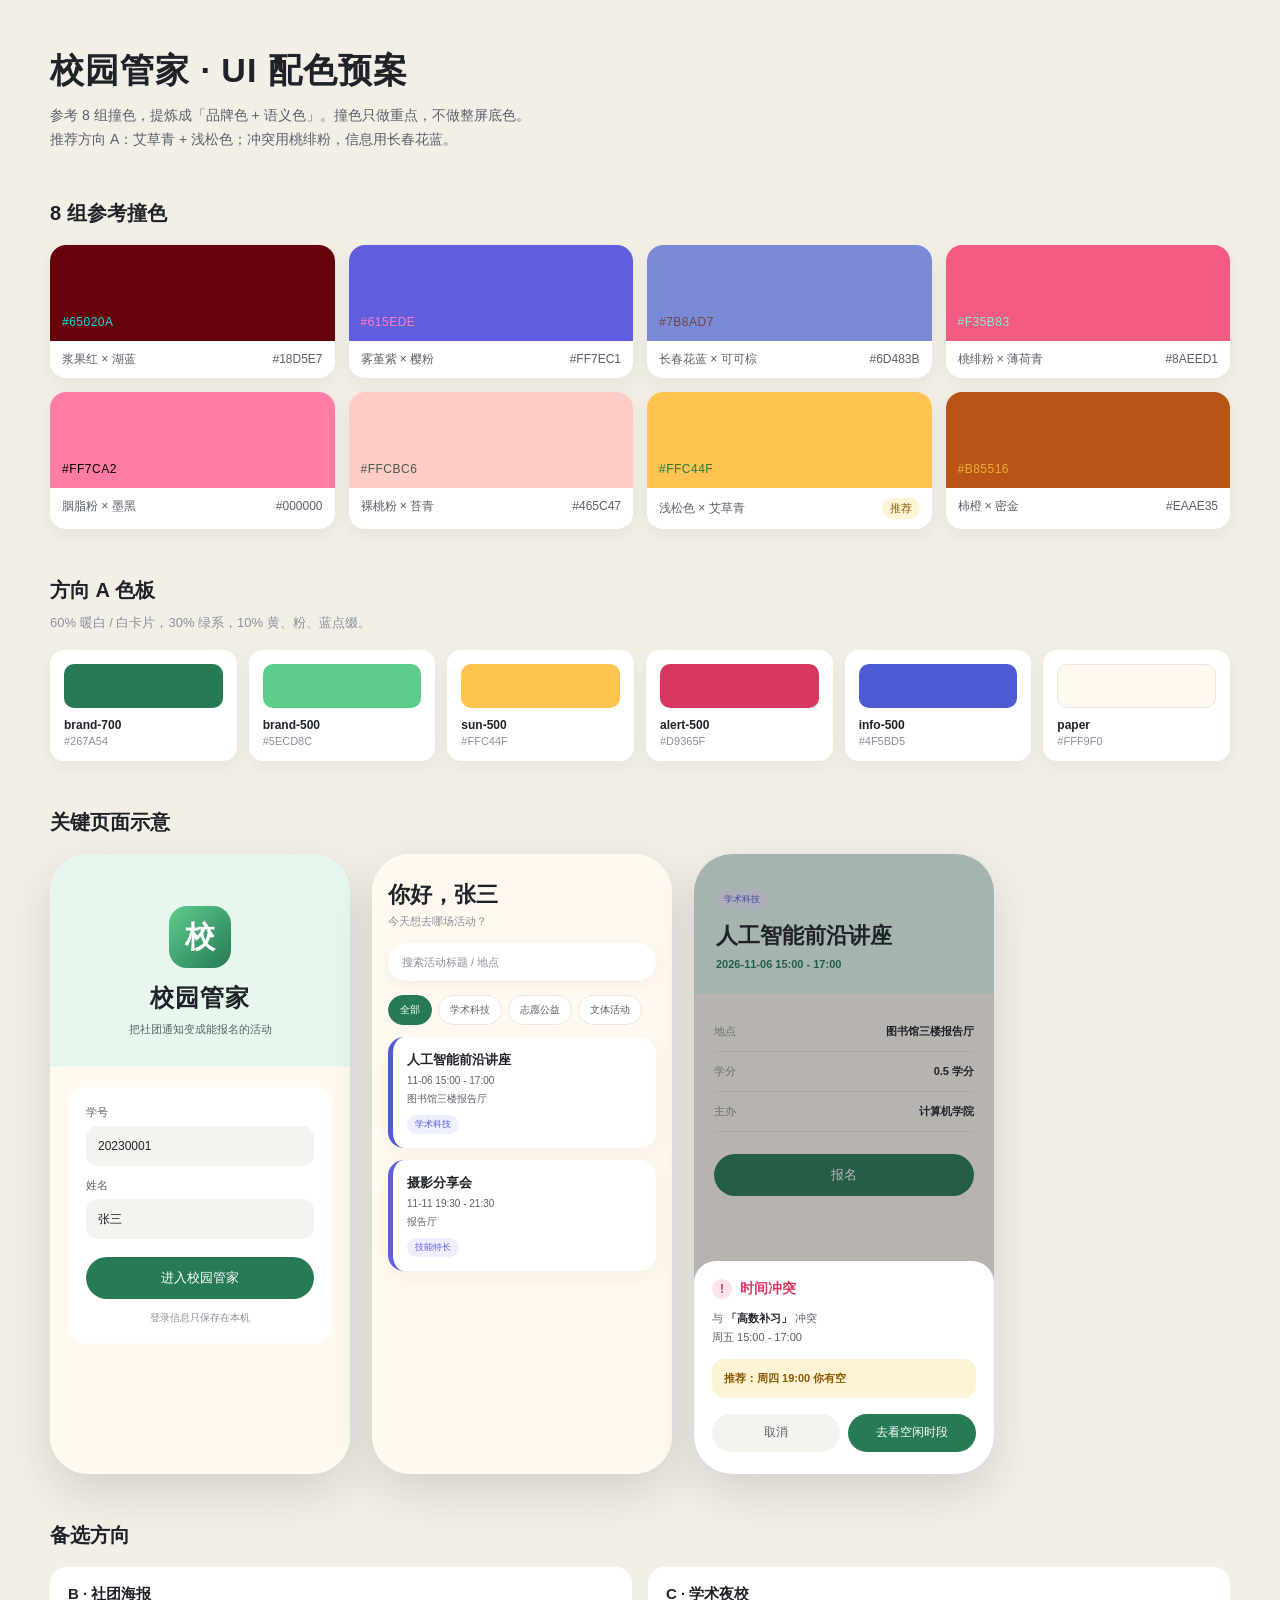
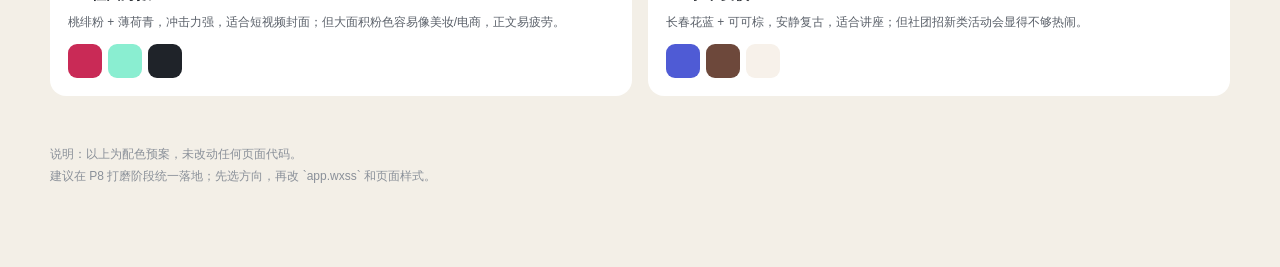
==== docs/ui-preview.html @ 8c6003d4 "docs: UI 配色预案与预览" ====
<!DOCTYPE html>
<html lang="zh-CN">
<head>
<meta charset="utf-8">
<meta name="viewport" content="width=device-width, initial-scale=1">
<title>校园管家 · UI 配色预案</title>
<style>
  :root {
    --brand-700: #267A54;
    --brand-500: #5ECD8C;
    --brand-100: #E6F8EE;
    --sun-500: #FFC44F;
    --sun-100: #FFF3D6;
    --alert-500: #D9365F;
    --alert-100: #FFE3EC;
    --info-500: #4F5BD5;
    --info-100: #EEF0FF;
    --paper: #FFF9F0;
    --ink: #1F2329;
    --ink-600: #5A6069;
    --ink-400: #8A9099;
    --line: #ECE7DE;
  }

  * { box-sizing: border-box; }

  body {
    margin: 0;
    padding: 48px 32px 80px;
    background: #F3EFE7;
    color: var(--ink);
    font-family: -apple-system, BlinkMacSystemFont, "Segoe UI", "PingFang SC", "Microsoft YaHei", sans-serif;
  }

  .wrap { max-width: 1180px; margin: 0 auto; }

  header h1 {
    margin: 0;
    font-size: 34px;
    letter-spacing: 1px;
  }

  header p {
    margin: 10px 0 0;
    color: var(--ink-600);
    font-size: 14px;
    line-height: 1.7;
  }

  h2 {
    margin: 48px 0 18px;
    font-size: 20px;
  }

  .sub {
    margin: -8px 0 18px;
    color: var(--ink-400);
    font-size: 13px;
  }

  .palettes {
    display: grid;
    grid-template-columns: repeat(4, 1fr);
    gap: 14px;
  }

  .palette {
    overflow: hidden;
    border-radius: 16px;
    background: #fff;
    box-shadow: 0 6px 18px rgba(31, 35, 41, .06);
  }

  .palette .block {
    height: 96px;
    display: flex;
    align-items: flex-end;
    padding: 12px;
    font-size: 12px;
    letter-spacing: .5px;
  }

  .palette .meta {
    display: flex;
    align-items: center;
    justify-content: space-between;
    padding: 10px 12px;
    font-size: 12px;
    color: var(--ink-600);
  }

  .badge {
    padding: 3px 8px;
    border-radius: 999px;
    background: var(--sun-100);
    color: #8A5A00;
    font-size: 11px;
  }

  .tokens {
    display: grid;
    grid-template-columns: repeat(6, 1fr);
    gap: 12px;
  }

  .token {
    padding: 14px;
    border-radius: 14px;
    background: #fff;
    box-shadow: 0 6px 18px rgba(31, 35, 41, .05);
  }

  .token .dot {
    height: 44px;
    border-radius: 10px;
    margin-bottom: 10px;
  }

  .token .name { font-size: 12px; font-weight: 600; }
  .token .hex { margin-top: 3px; color: var(--ink-400); font-size: 11px; }

  .screens {
    display: flex;
    flex-wrap: wrap;
    gap: 22px;
    align-items: flex-start;
  }

  .phone {
    width: 300px;
    height: 620px;
    border-radius: 38px;
    background: #fff;
    box-shadow: 0 18px 46px rgba(31, 35, 41, .14);
    overflow: hidden;
    position: relative;
    flex: none;
  }

  .screen {
    height: 100%;
    background: var(--paper);
    overflow: hidden;
    font-size: 12px;
  }

  .login .hero {
    padding: 52px 26px 30px;
    background: var(--brand-100);
    text-align: center;
  }

  .logo {
    width: 62px;
    height: 62px;
    margin: 0 auto 14px;
    border-radius: 18px;
    background: linear-gradient(135deg, var(--brand-500), var(--brand-700));
    color: #fff;
    font-size: 30px;
    font-weight: 700;
    line-height: 62px;
  }

  .login h3 {
    margin: 0;
    font-size: 24px;
    letter-spacing: 1px;
  }

  .login .slogan {
    margin-top: 8px;
    color: var(--ink-600);
    font-size: 11px;
  }

  .login .form {
    margin: 20px 18px;
    padding: 18px;
    border-radius: 18px;
    background: #fff;
  }

  .label { margin: 12px 0 6px; color: var(--ink-600); font-size: 11px; }
  .label:first-child { margin-top: 0; }

  .input {
    height: 40px;
    padding: 0 12px;
    border-radius: 12px;
    background: #F5F3EE;
    color: var(--ink);
    line-height: 40px;
  }

  .btn {
    width: 100%;
    height: 42px;
    margin-top: 18px;
    border: 0;
    border-radius: 21px;
    background: var(--brand-700);
    color: #fff;
    font-size: 13px;
    font-family: inherit;
  }

  .tip { margin-top: 12px; text-align: center; color: var(--ink-400); font-size: 10px; }

  .index { padding: 26px 16px; }

  .hello { font-size: 22px; font-weight: 600; }
  .hello-sub { margin-top: 4px; color: var(--ink-400); font-size: 11px; }

  .search {
    height: 38px;
    margin-top: 14px;
    padding: 0 14px;
    border-radius: 19px;
    background: #fff;
    color: var(--ink-400);
    font-size: 11px;
    line-height: 38px;
    box-shadow: 0 4px 14px rgba(31, 35, 41, .05);
  }

  .tabs { display: flex; gap: 6px; margin-top: 14px; overflow: hidden; }

  .tab {
    padding: 7px 11px;
    border: 1px solid var(--line);
    border-radius: 999px;
    background: #fff;
    color: var(--ink-600);
    font-size: 10px;
    white-space: nowrap;
  }

  .tab.active { border-color: var(--brand-700); background: var(--brand-700); color: #fff; }

  .act-card {
    margin-top: 12px;
    padding: 14px;
    border-radius: 16px;
    background: #fff;
    box-shadow: 0 6px 18px rgba(31, 35, 41, .05);
    border-left: 5px solid var(--info-500);
  }

  .act-title { font-size: 13px; font-weight: 600; }
  .act-meta { margin-top: 6px; color: var(--ink-600); font-size: 10px; }

  .tag {
    display: inline-block;
    margin-top: 9px;
    padding: 3px 8px;
    border-radius: 999px;
    background: var(--info-100);
    color: var(--info-500);
    font-size: 9px;
  }

  .detail .hero {
    padding: 36px 22px 24px;
    background: var(--brand-100);
  }

  .detail .tag { margin: 0; }
  .detail h3 { margin: 12px 0 0; font-size: 22px; line-height: 1.35; }
  .detail .when { margin-top: 8px; color: var(--brand-700); font-size: 11px; font-weight: 600; }

  .detail .body { padding: 18px 20px; }

  .row {
    display: flex;
    justify-content: space-between;
    padding: 12px 0;
    border-bottom: 1px solid var(--line);
    font-size: 11px;
  }

  .row span { color: var(--ink-400); }
  .row b { font-weight: 600; }

  .detail .btn { margin-top: 22px; }

  .modal-wrap {
    position: absolute;
    inset: 0;
    display: flex;
    align-items: flex-end;
    background: rgba(31, 35, 41, .32);
  }

  .modal {
    width: 100%;
    padding: 18px 18px 22px;
    border-radius: 22px 22px 0 0;
    background: #fff;
  }

  .modal-head {
    display: flex;
    align-items: center;
    gap: 8px;
    color: var(--alert-500);
    font-size: 14px;
    font-weight: 600;
  }

  .modal-head::before {
    content: "!";
    display: grid;
    width: 20px;
    height: 20px;
    place-items: center;
    border-radius: 50%;
    background: var(--alert-100);
    font-size: 12px;
  }

  .modal-body { margin-top: 10px; color: var(--ink-600); font-size: 11px; line-height: 1.7; }
  .modal-body b { color: var(--ink); }

  .slot {
    margin-top: 12px;
    padding: 12px;
    border-radius: 12px;
    background: var(--sun-100);
    color: #8A5A00;
    font-size: 11px;
    font-weight: 600;
  }

  .modal-actions { display: flex; gap: 8px; margin-top: 16px; }
  .modal-actions button { flex: 1; height: 38px; border: 0; border-radius: 19px; background: var(--brand-700); color: #fff; font-family: inherit; font-size: 12px; }
  .modal-actions .ghost { background: #F5F3EE; color: var(--ink-600); }

  .directions { display: grid; grid-template-columns: 1fr 1fr; gap: 16px; }
  .direction { padding: 18px; border-radius: 16px; background: #fff; }
  .direction h3 { margin: 0 0 8px; font-size: 15px; }
  .direction p { margin: 0; color: var(--ink-600); font-size: 12px; line-height: 1.7; }
  .swatches { display: flex; gap: 6px; margin-top: 12px; }
  .swatches i { width: 34px; height: 34px; border-radius: 9px; }

  footer { margin-top: 48px; color: var(--ink-400); font-size: 12px; line-height: 1.8; }

  @media (max-width: 900px) {
    .palettes { grid-template-columns: repeat(2, 1fr); }
    .tokens { grid-template-columns: repeat(3, 1fr); }
    .directions { grid-template-columns: 1fr; }
  }
</style>
</head>
<body>
<div class="wrap">
  <header>
    <h1>校园管家 · UI 配色预案</h1>
    <p>参考 8 组撞色，提炼成「品牌色 + 语义色」。撞色只做重点，不做整屏底色。<br>
       推荐方向 A：艾草青 + 浅松色；冲突用桃绯粉，信息用长春花蓝。</p>
  </header>

  <h2>8 组参考撞色</h2>
  <div class="palettes">
    <div class="palette">
      <div class="block" style="background:#65020A"><span style="color:#18D5E7">#65020A</span></div>
      <div class="meta"><span>浆果红 × 湖蓝</span><span>#18D5E7</span></div>
    </div>
    <div class="palette">
      <div class="block" style="background:#615EDE"><span style="color:#FF7EC1">#615EDE</span></div>
      <div class="meta"><span>雾堇紫 × 樱粉</span><span>#FF7EC1</span></div>
    </div>
    <div class="palette">
      <div class="block" style="background:#7B8AD7"><span style="color:#6D483B">#7B8AD7</span></div>
      <div class="meta"><span>长春花蓝 × 可可棕</span><span>#6D483B</span></div>
    </div>
    <div class="palette">
      <div class="block" style="background:#F35B83"><span style="color:#8AEED1">#F35B83</span></div>
      <div class="meta"><span>桃绯粉 × 薄荷青</span><span>#8AEED1</span></div>
    </div>
    <div class="palette">
      <div class="block" style="background:#FF7CA2"><span style="color:#000">#FF7CA2</span></div>
      <div class="meta"><span>胭脂粉 × 墨黑</span><span>#000000</span></div>
    </div>
    <div class="palette">
      <div class="block" style="background:#FFCBC6"><span style="color:#465C47">#FFCBC6</span></div>
      <div class="meta"><span>裸桃粉 × 苔青</span><span>#465C47</span></div>
    </div>
    <div class="palette">
      <div class="block" style="background:#FFC44F"><span style="color:#267A54">#FFC44F</span></div>
      <div class="meta"><span>浅松色 × 艾草青</span><span class="badge">推荐</span></div>
    </div>
    <div class="palette">
      <div class="block" style="background:#B85516"><span style="color:#EAAE35">#B85516</span></div>
      <div class="meta"><span>柿橙 × 密金</span><span>#EAAE35</span></div>
    </div>
  </div>

  <h2>方向 A 色板</h2>
  <p class="sub">60% 暖白 / 白卡片，30% 绿系，10% 黄、粉、蓝点缀。</p>
  <div class="tokens">
    <div class="token"><div class="dot" style="background:#267A54"></div><div class="name">brand-700</div><div class="hex">#267A54</div></div>
    <div class="token"><div class="dot" style="background:#5ECD8C"></div><div class="name">brand-500</div><div class="hex">#5ECD8C</div></div>
    <div class="token"><div class="dot" style="background:#FFC44F"></div><div class="name">sun-500</div><div class="hex">#FFC44F</div></div>
    <div class="token"><div class="dot" style="background:#D9365F"></div><div class="name">alert-500</div><div class="hex">#D9365F</div></div>
    <div class="token"><div class="dot" style="background:#4F5BD5"></div><div class="name">info-500</div><div class="hex">#4F5BD5</div></div>
    <div class="token"><div class="dot" style="background:#FFF9F0;border:1px solid #ECE7DE"></div><div class="name">paper</div><div class="hex">#FFF9F0</div></div>
  </div>

  <h2>关键页面示意</h2>
  <div class="screens">
    <div class="phone">
      <div class="screen login">
        <div class="hero">
          <div class="logo">校</div>
          <h3>校园管家</h3>
          <div class="slogan">把社团通知变成能报名的活动</div>
        </div>
        <div class="form">
          <div class="label">学号</div>
          <div class="input">20230001</div>
          <div class="label">姓名</div>
          <div class="input">张三</div>
          <button class="btn">进入校园管家</button>
          <div class="tip">登录信息只保存在本机</div>
        </div>
      </div>
    </div>

    <div class="phone">
      <div class="screen index">
        <div class="hello">你好，张三</div>
        <div class="hello-sub">今天想去哪场活动？</div>
        <div class="search">搜索活动标题 / 地点</div>
        <div class="tabs">
          <span class="tab active">全部</span>
          <span class="tab">学术科技</span>
          <span class="tab">志愿公益</span>
          <span class="tab">文体活动</span>
        </div>
        <div class="act-card">
          <div class="act-title">人工智能前沿讲座</div>
          <div class="act-meta">11-06 15:00 - 17:00</div>
          <div class="act-meta">图书馆三楼报告厅</div>
          <span class="tag">学术科技</span>
        </div>
        <div class="act-card" style="border-left-color:#615EDE">
          <div class="act-title">摄影分享会</div>
          <div class="act-meta">11-11 19:30 - 21:30</div>
          <div class="act-meta">报告厅</div>
          <span class="tag" style="background:#F0EDFF;color:#615EDE">技能特长</span>
        </div>
      </div>
    </div>

    <div class="phone">
      <div class="screen detail">
        <div class="hero">
          <span class="tag">学术科技</span>
          <h3>人工智能前沿讲座</h3>
          <div class="when">2026-11-06 15:00 - 17:00</div>
        </div>
        <div class="body">
          <div class="row"><span>地点</span><b>图书馆三楼报告厅</b></div>
          <div class="row"><span>学分</span><b>0.5 学分</b></div>
          <div class="row"><span>主办</span><b>计算机学院</b></div>
          <button class="btn">报名</button>
        </div>
        <div class="modal-wrap">
          <div class="modal">
            <div class="modal-head">时间冲突</div>
            <div class="modal-body">与 <b>「高数补习」</b> 冲突<br>周五 15:00 - 17:00</div>
            <div class="slot">推荐：周四 19:00 你有空</div>
            <div class="modal-actions">
              <button class="ghost">取消</button>
              <button>去看空闲时段</button>
            </div>
          </div>
        </div>
      </div>
    </div>
  </div>

  <h2>备选方向</h2>
  <div class="directions">
    <div class="direction">
      <h3>B · 社团海报</h3>
      <p>桃绯粉 + 薄荷青，冲击力强，适合短视频封面；但大面积粉色容易像美妆/电商，正文易疲劳。</p>
      <div class="swatches"><i style="background:#C92A56"></i><i style="background:#8AEED1"></i><i style="background:#1F2329"></i></div>
    </div>
    <div class="direction">
      <h3>C · 学术夜校</h3>
      <p>长春花蓝 + 可可棕，安静复古，适合讲座；但社团招新类活动会显得不够热闹。</p>
      <div class="swatches"><i style="background:#4F5BD5"></i><i style="background:#6D483B"></i><i style="background:#F7F1EA"></i></div>
    </div>
  </div>

  <footer>
    说明：以上为配色预案，未改动任何页面代码。<br>
    建议在 P8 打磨阶段统一落地；先选方向，再改 `app.wxss` 和页面样式。
  </footer>
</div>
</body>
</html>
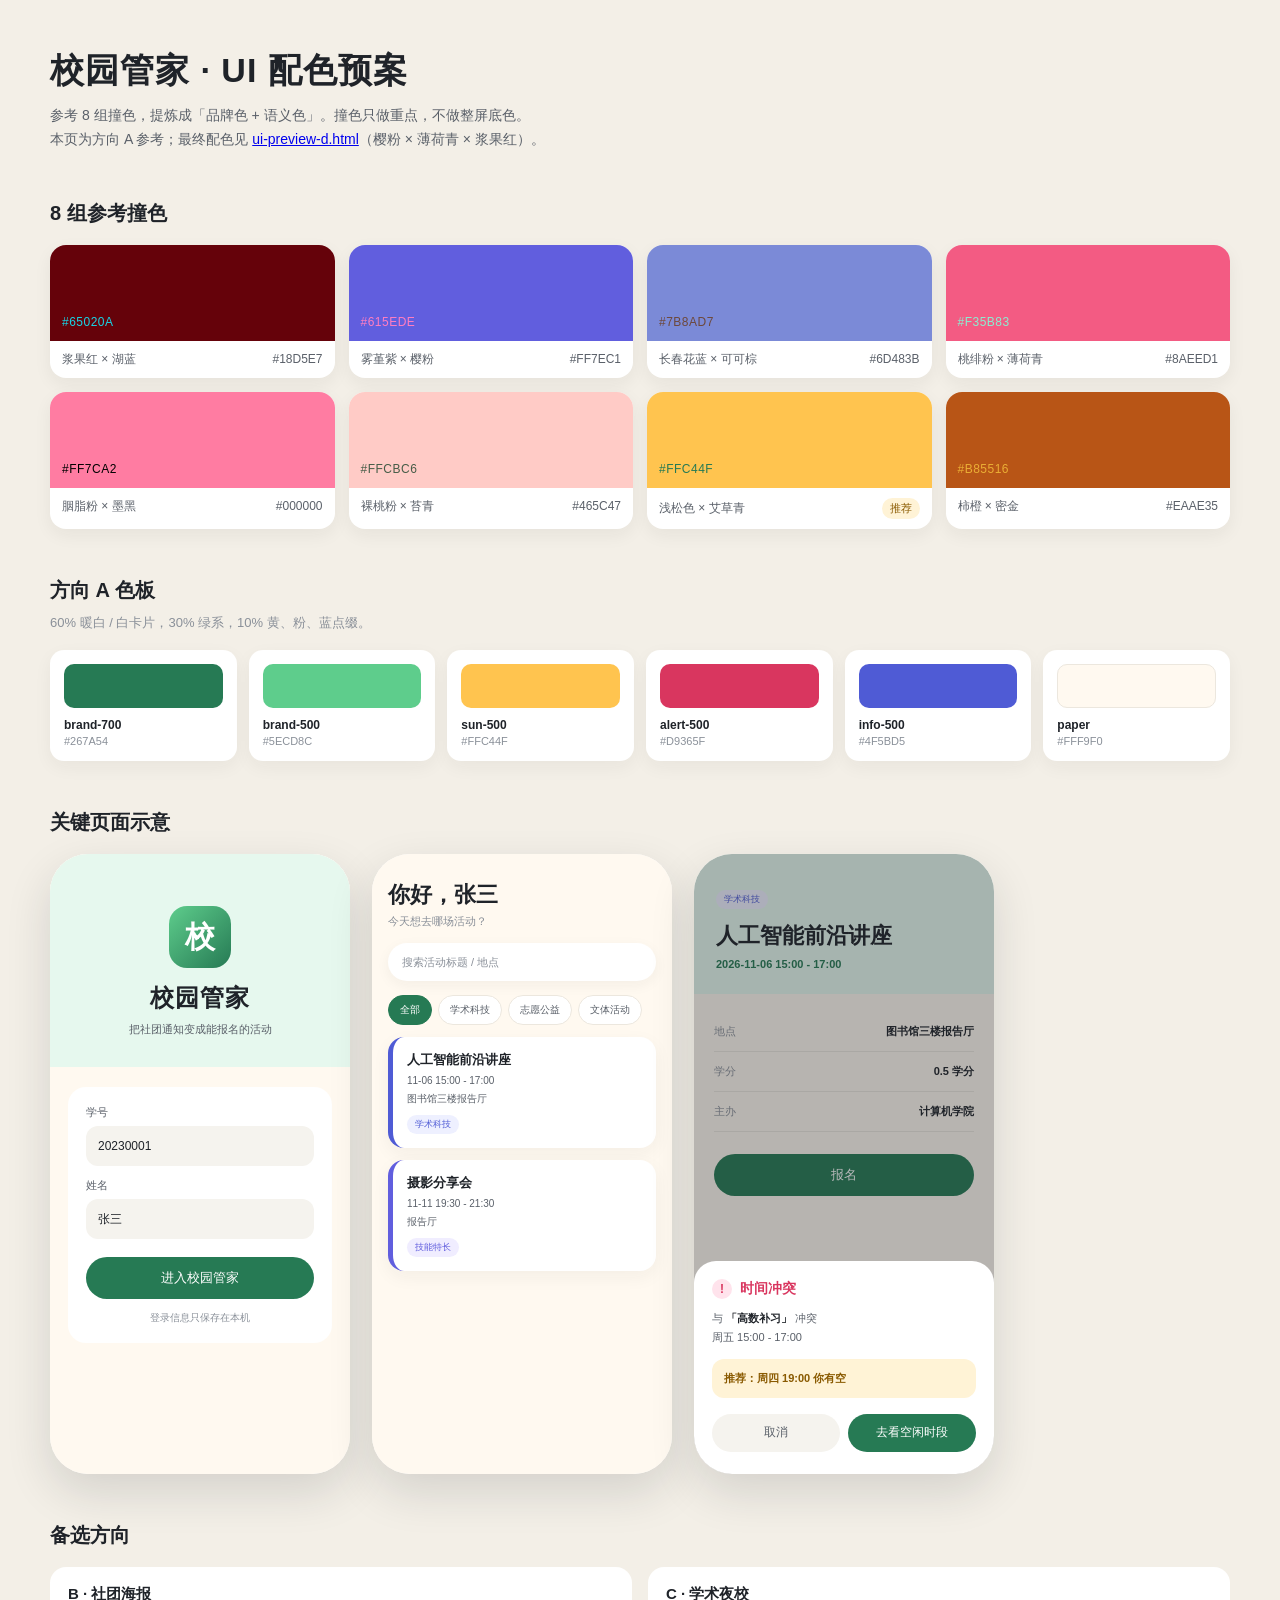
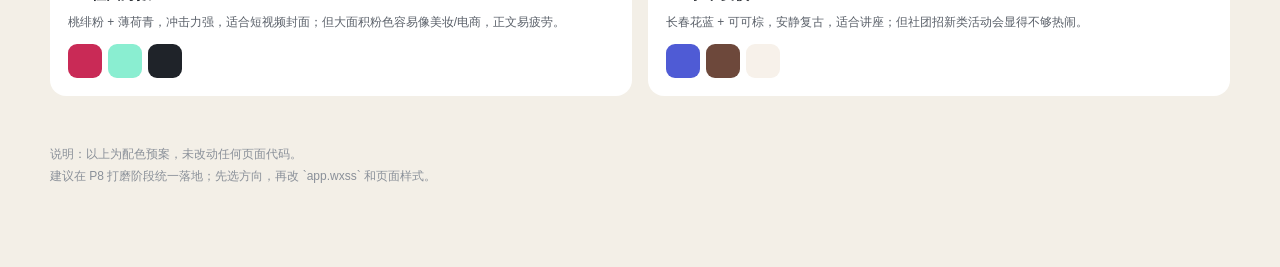
==== commit d3510c07: "docs: 确定最终配色方向 D" ====
--- a/docs/ui-preview.html
+++ b/docs/ui-preview.html
@@ -357,7 +357,7 @@
   <header>
     <h1>校园管家 · UI 配色预案</h1>
     <p>参考 8 组撞色，提炼成「品牌色 + 语义色」。撞色只做重点，不做整屏底色。<br>
-       推荐方向 A：艾草青 + 浅松色；冲突用桃绯粉，信息用长春花蓝。</p>
+       本页为方向 A 参考；最终配色见 <a href="ui-preview-d.html">ui-preview-d.html</a>（樱粉 × 薄荷青 × 浆果红）。</p>
   </header>
 
   <h2>8 组参考撞色</h2>
